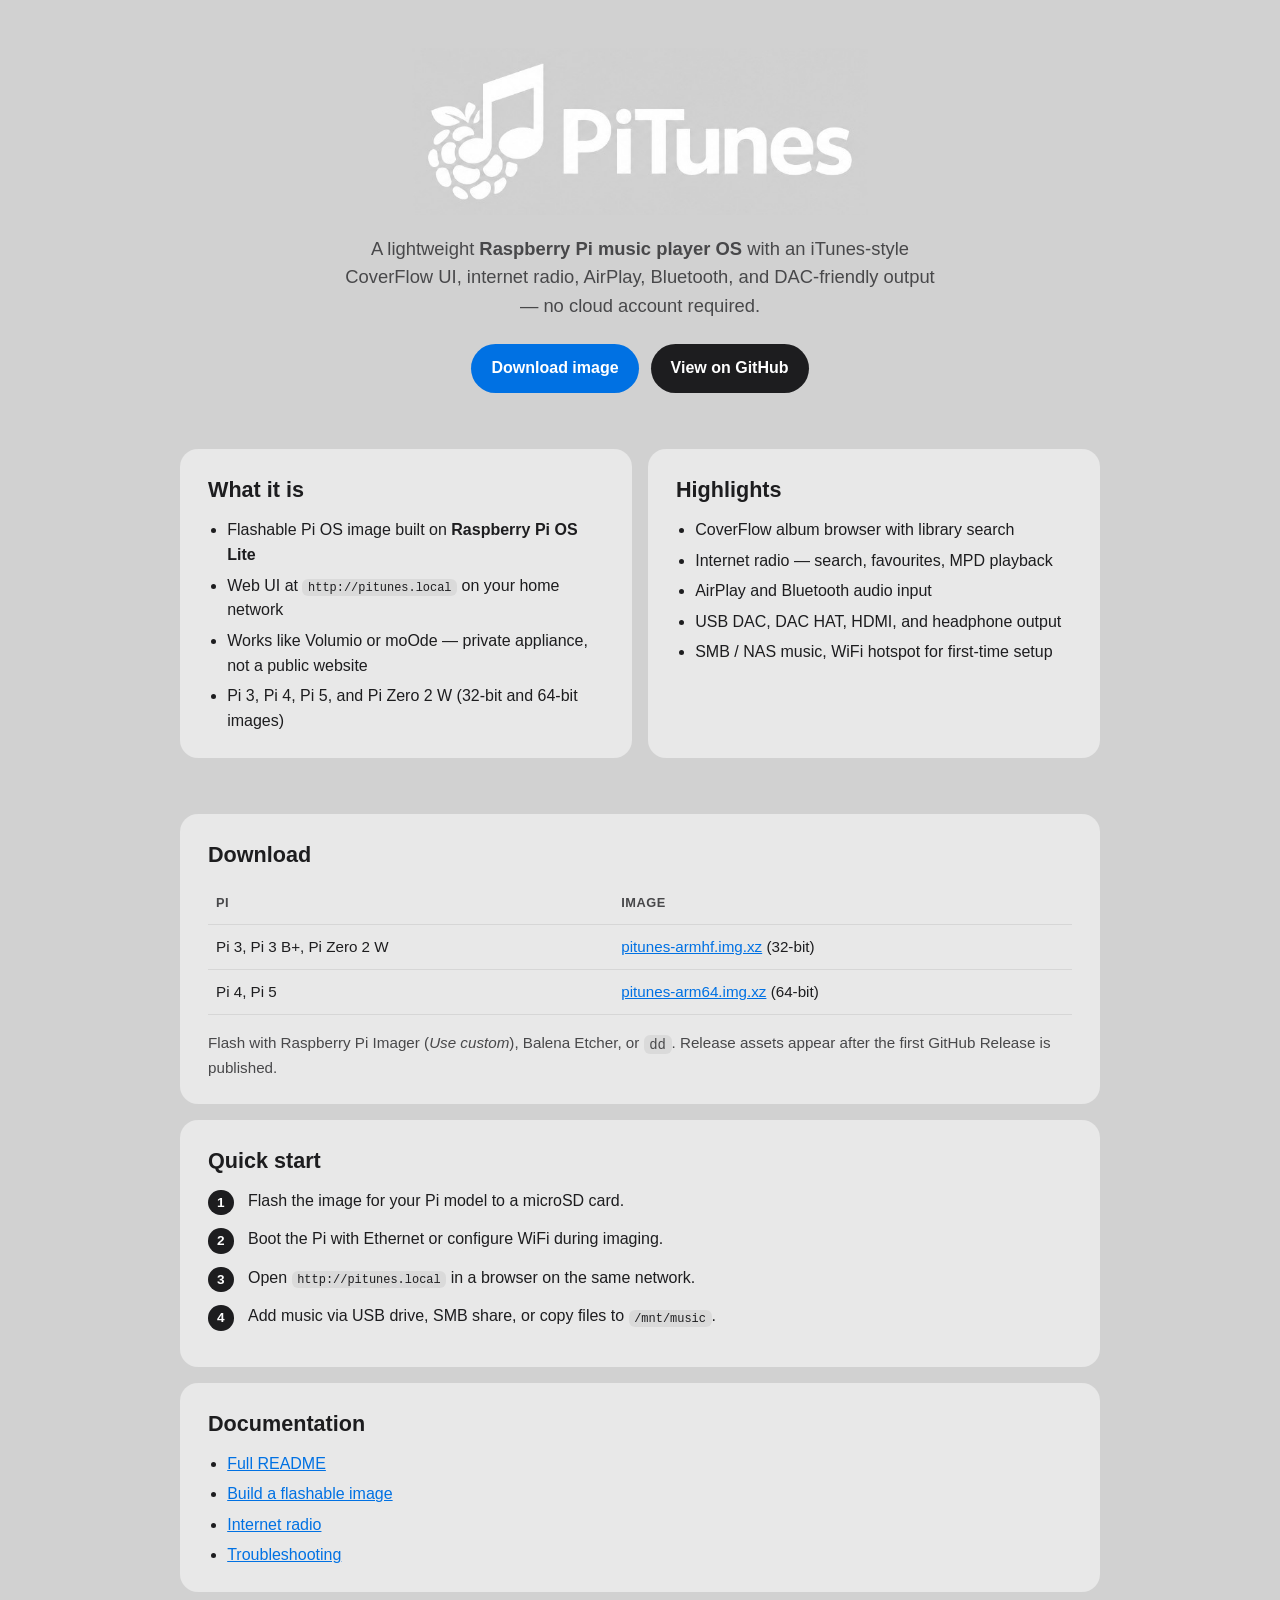
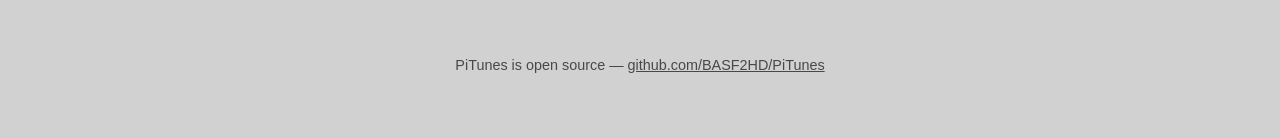
==== docs/index.html @ 0b9eee3d "Fix GitHub Pages: deploy from /docs instead of Actions workflow. Removes failing Pages workflow; lan" ====
<!DOCTYPE html>
<html lang="en">
<head>
  <meta charset="UTF-8">
  <meta name="viewport" content="width=device-width, initial-scale=1.0">
  <title>PiTunes — Raspberry Pi music player OS</title>
  <meta name="description" content="PiTunes is a lightweight Raspberry Pi music player with CoverFlow, internet radio, AirPlay, Bluetooth, and DAC-friendly output. Flash an image and open http://pitunes.local on your LAN.">
  <meta name="theme-color" content="#d1d1d1">
  <link rel="icon" href="assets/favicon.ico" sizes="any">
  <link rel="canonical" href="https://basf2hd.github.io/PiTunes/">
  <meta property="og:title" content="PiTunes — Raspberry Pi music player OS">
  <meta property="og:description" content="CoverFlow UI, local library, internet radio, AirPlay and Bluetooth on Raspberry Pi OS Lite.">
  <meta property="og:image" content="https://basf2hd.github.io/PiTunes/assets/pitunes-logo.png">
  <meta property="og:type" content="website">
  <meta property="og:url" content="https://basf2hd.github.io/PiTunes/">
  <link rel="stylesheet" href="style.css">
</head>
<body>
  <header class="hero wrap">
    <img src="assets/pitunes-logo.png" alt="PiTunes">
    <p>
      A lightweight <strong>Raspberry Pi music player OS</strong> with an iTunes-style CoverFlow UI,
      internet radio, AirPlay, Bluetooth, and DAC-friendly output — no cloud account required.
    </p>
    <div class="actions">
      <a class="btn btn-primary" href="https://github.com/BASF2HD/PiTunes/releases/latest">Download image</a>
      <a class="btn btn-secondary" href="https://github.com/BASF2HD/PiTunes">View on GitHub</a>
    </div>
  </header>

  <main class="wrap">
    <section class="grid grid-2">
      <article class="card">
        <h2>What it is</h2>
        <ul>
          <li>Flashable Pi OS image built on <strong>Raspberry Pi OS Lite</strong></li>
          <li>Web UI at <code>http://pitunes.local</code> on your home network</li>
          <li>Works like Volumio or moOde — private appliance, not a public website</li>
          <li>Pi 3, Pi 4, Pi 5, and Pi Zero 2 W (32-bit and 64-bit images)</li>
        </ul>
      </article>
      <article class="card">
        <h2>Highlights</h2>
        <ul>
          <li>CoverFlow album browser with library search</li>
          <li>Internet radio — search, favourites, MPD playback</li>
          <li>AirPlay and Bluetooth audio input</li>
          <li>USB DAC, DAC HAT, HDMI, and headphone output</li>
          <li>SMB / NAS music, WiFi hotspot for first-time setup</li>
        </ul>
      </article>
    </section>

    <section class="card">
      <h2>Download</h2>
      <table class="download-table">
        <thead>
          <tr>
            <th>Pi</th>
            <th>Image</th>
          </tr>
        </thead>
        <tbody>
          <tr>
            <td>Pi 3, Pi 3 B+, Pi Zero 2 W</td>
            <td><a href="https://github.com/BASF2HD/PiTunes/releases/latest/download/pitunes-armhf.img.xz">pitunes-armhf.img.xz</a> (32-bit)</td>
          </tr>
          <tr>
            <td>Pi 4, Pi 5</td>
            <td><a href="https://github.com/BASF2HD/PiTunes/releases/latest/download/pitunes-arm64.img.xz">pitunes-arm64.img.xz</a> (64-bit)</td>
          </tr>
        </tbody>
      </table>
      <p style="margin:1rem 0 0;color:var(--ink-muted);font-size:0.95rem;">
        Flash with Raspberry Pi Imager (<em>Use custom</em>), Balena Etcher, or <code>dd</code>.
        Release assets appear after the first GitHub Release is published.
      </p>
    </section>

    <section class="card">
      <h2>Quick start</h2>
      <ol class="steps">
        <li>Flash the image for your Pi model to a microSD card.</li>
        <li>Boot the Pi with Ethernet or configure WiFi during imaging.</li>
        <li>Open <code>http://pitunes.local</code> in a browser on the same network.</li>
        <li>Add music via USB drive, SMB share, or copy files to <code>/mnt/music</code>.</li>
      </ol>
    </section>

    <section class="card">
      <h2>Documentation</h2>
      <ul>
        <li><a href="https://github.com/BASF2HD/PiTunes#readme">Full README</a></li>
        <li><a href="https://github.com/BASF2HD/PiTunes/blob/main/docs/IMAGE_CREATION.md">Build a flashable image</a></li>
        <li><a href="https://github.com/BASF2HD/PiTunes/blob/main/docs/RADIO.md">Internet radio</a></li>
        <li><a href="https://github.com/BASF2HD/PiTunes/blob/main/docs/TROUBLESHOOTING.md">Troubleshooting</a></li>
      </ul>
    </section>
  </main>

  <footer class="wrap">
    <p>
      PiTunes is open source —
      <a href="https://github.com/BASF2HD/PiTunes">github.com/BASF2HD/PiTunes</a>
    </p>
  </footer>
</body>
</html>
---- docs/style.css ----
:root {
  --bg: #d1d1d1;
  --bg-card: #e8e8e8;
  --ink: #1d1d1f;
  --ink-muted: #48484a;
  --accent: #0071e3;
  --accent-hover: #0077ed;
  --radius: 18px;
  --max: 920px;
}

* {
  box-sizing: border-box;
}

html {
  scroll-behavior: smooth;
}

body {
  margin: 0;
  font-family: -apple-system, BlinkMacSystemFont, "Segoe UI", Roboto, Helvetica, Arial, sans-serif;
  background: var(--bg);
  color: var(--ink);
  line-height: 1.55;
}

a {
  color: var(--accent);
}

a:hover {
  color: var(--accent-hover);
}

.wrap {
  width: min(var(--max), calc(100% - 2rem));
  margin: 0 auto;
}

.hero {
  padding: 3rem 0 2rem;
  text-align: center;
}

.hero img {
  width: min(520px, 92vw);
  height: auto;
  display: block;
  margin: 0 auto 1.25rem;
}

.hero p {
  max-width: 38rem;
  margin: 0.75rem auto 0;
  font-size: 1.15rem;
  color: var(--ink-muted);
}

.actions {
  display: flex;
  flex-wrap: wrap;
  gap: 0.75rem;
  justify-content: center;
  margin-top: 1.5rem;
}

.btn {
  display: inline-block;
  padding: 0.75rem 1.25rem;
  border-radius: 999px;
  font-weight: 600;
  text-decoration: none;
  transition: transform 0.15s ease, background 0.15s ease;
}

.btn:hover {
  transform: translateY(-1px);
}

.btn-primary {
  background: var(--accent);
  color: #fff;
}

.btn-primary:hover {
  background: var(--accent-hover);
  color: #fff;
}

.btn-secondary {
  background: var(--ink);
  color: #fff;
}

.btn-secondary:hover {
  background: #000;
  color: #fff;
}

section {
  padding: 1.5rem 0 2.5rem;
}

.card {
  background: var(--bg-card);
  border-radius: var(--radius);
  padding: 1.5rem 1.75rem;
  margin-bottom: 1rem;
}

.card h2 {
  margin: 0 0 0.75rem;
  font-size: 1.35rem;
}

.card ul {
  margin: 0;
  padding-left: 1.2rem;
}

.card li + li {
  margin-top: 0.35rem;
}

.grid {
  display: grid;
  gap: 1rem;
}

@media (min-width: 720px) {
  .grid-2 {
    grid-template-columns: 1fr 1fr;
  }
}

.download-table {
  width: 100%;
  border-collapse: collapse;
  font-size: 0.95rem;
}

.download-table th,
.download-table td {
  text-align: left;
  padding: 0.65rem 0.5rem;
  border-bottom: 1px solid rgba(0, 0, 0, 0.08);
}

.download-table th {
  font-size: 0.8rem;
  text-transform: uppercase;
  letter-spacing: 0.04em;
  color: var(--ink-muted);
}

.steps {
  counter-reset: step;
  list-style: none;
  padding: 0;
  margin: 0;
}

.steps li {
  counter-increment: step;
  padding-left: 2.5rem;
  position: relative;
  margin-bottom: 0.85rem;
}

.steps li::before {
  content: counter(step);
  position: absolute;
  left: 0;
  top: 0.05rem;
  width: 1.6rem;
  height: 1.6rem;
  border-radius: 50%;
  background: var(--ink);
  color: #fff;
  font-size: 0.85rem;
  font-weight: 700;
  display: grid;
  place-items: center;
}

code {
  background: rgba(0, 0, 0, 0.06);
  padding: 0.1rem 0.35rem;
  border-radius: 6px;
  font-size: 0.92em;
}

footer {
  padding: 2rem 0 3rem;
  text-align: center;
  color: var(--ink-muted);
  font-size: 0.9rem;
}

footer a {
  color: var(--ink-muted);
}
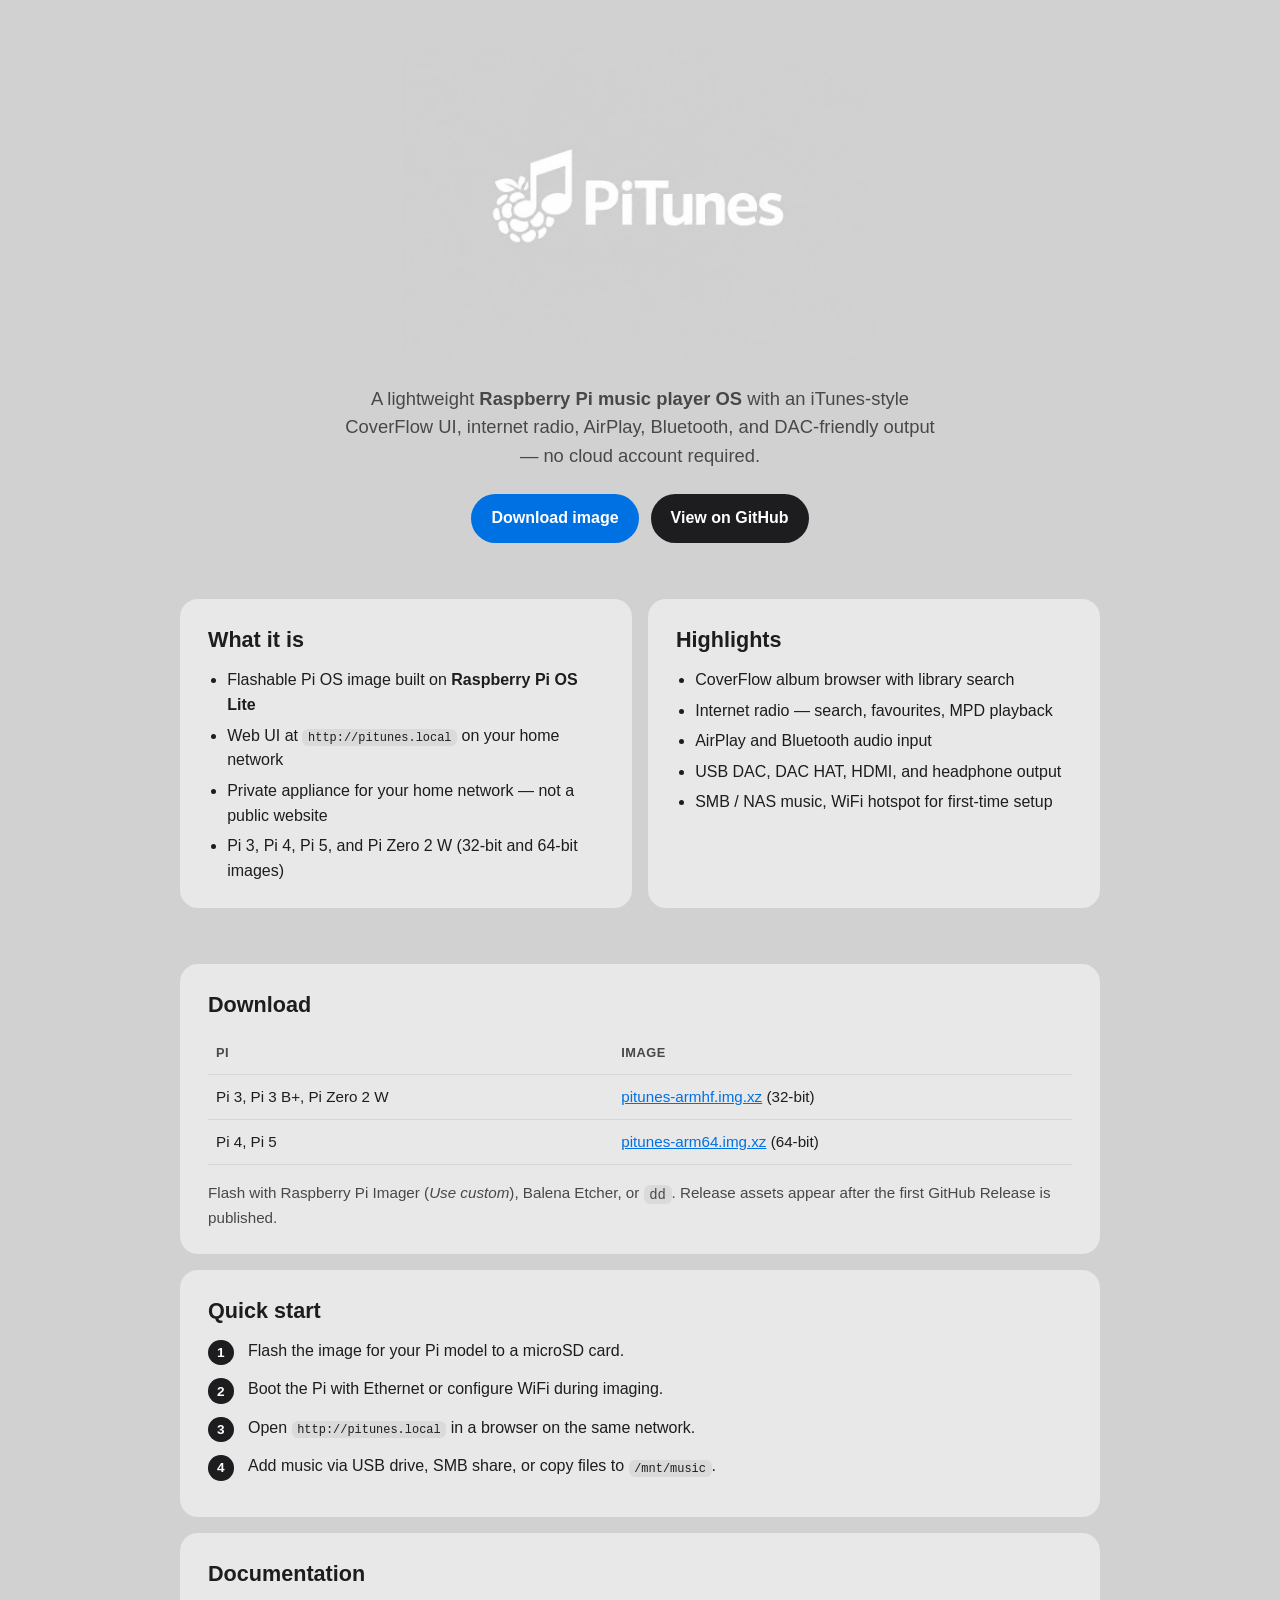
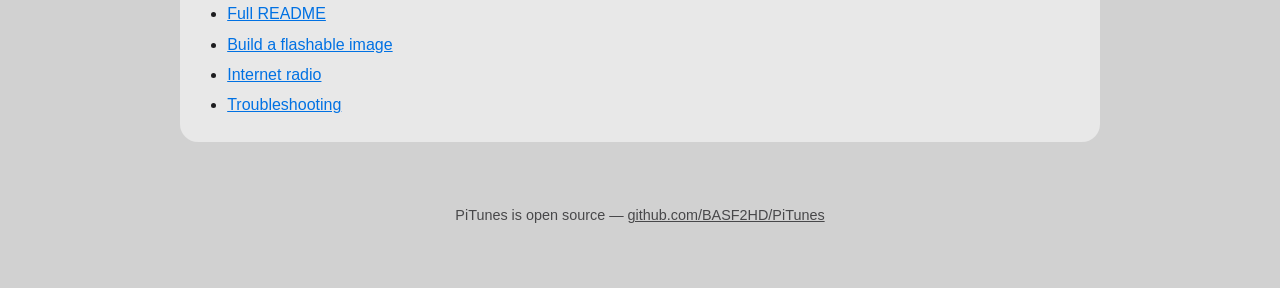
==== commit 2f981481: "Restore stable pre-system-settings baseline and bump deploy cache to v265. Remove abandoned system-u" ====
--- a/docs/index.html
+++ b/docs/index.html
@@ -35,7 +35,7 @@
         <ul>
           <li>Flashable Pi OS image built on <strong>Raspberry Pi OS Lite</strong></li>
           <li>Web UI at <code>http://pitunes.local</code> on your home network</li>
-          <li>Works like Volumio or moOde — private appliance, not a public website</li>
+          <li>Private appliance for your home network — not a public website</li>
           <li>Pi 3, Pi 4, Pi 5, and Pi Zero 2 W (32-bit and 64-bit images)</li>
         </ul>
       </article>
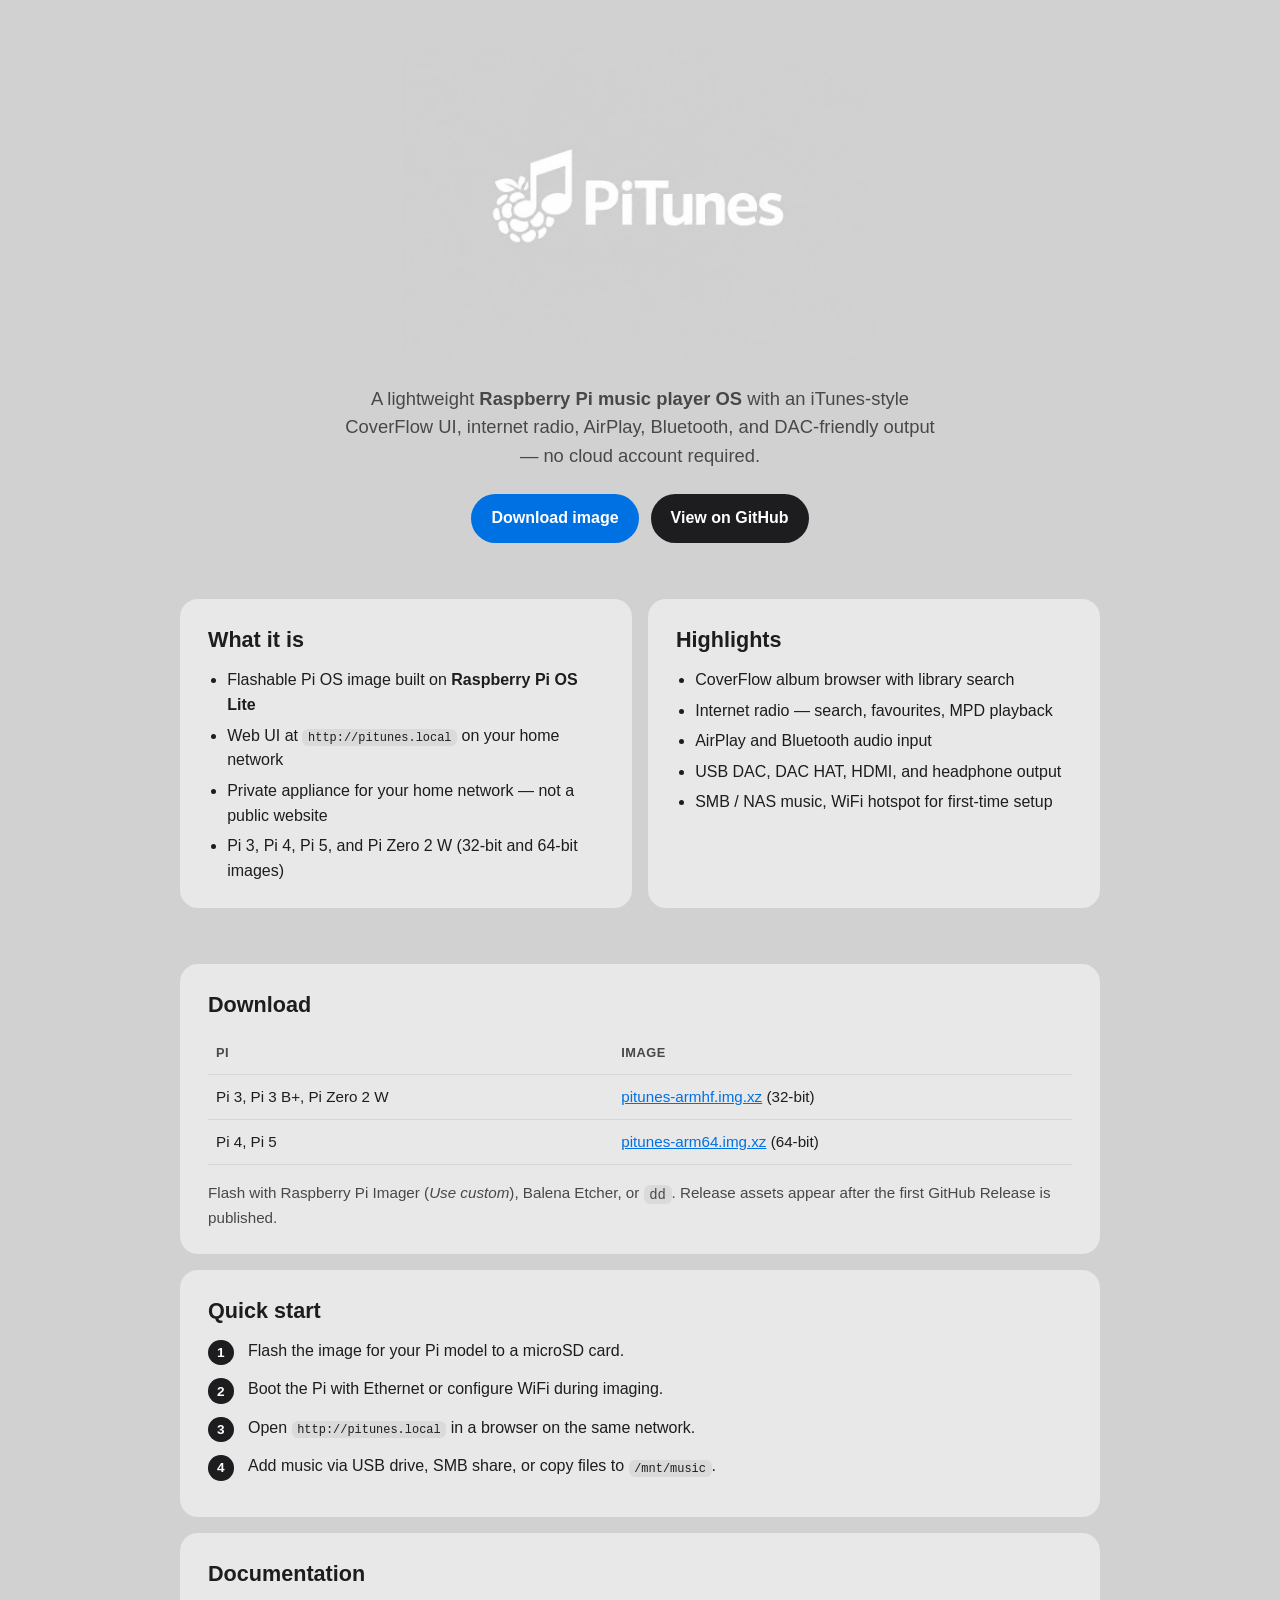
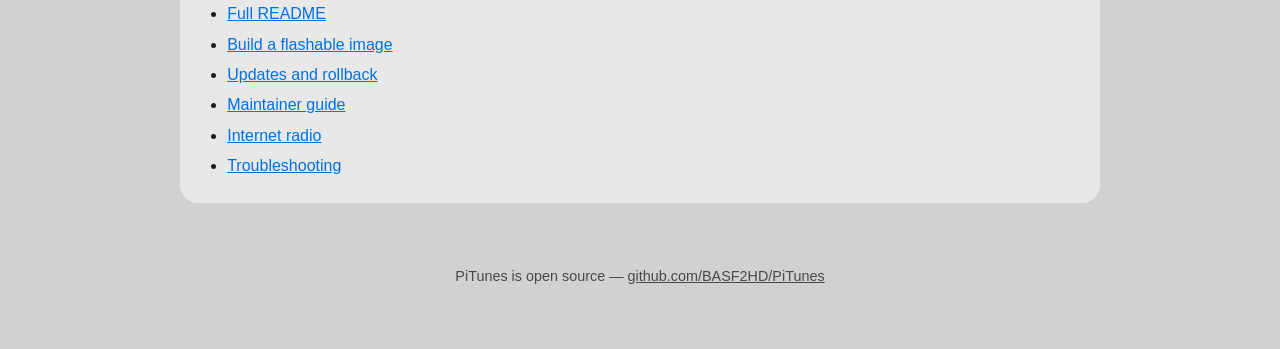
==== commit cf11ff88: "Reorganize release tooling and add A/B system update support. Move image build and dev scripts into " ====
--- a/docs/index.html
+++ b/docs/index.html
@@ -6,7 +6,7 @@
   <title>PiTunes — Raspberry Pi music player OS</title>
   <meta name="description" content="PiTunes is a lightweight Raspberry Pi music player with CoverFlow, internet radio, AirPlay, Bluetooth, and DAC-friendly output. Flash an image and open http://pitunes.local on your LAN.">
   <meta name="theme-color" content="#d1d1d1">
-  <link rel="icon" href="assets/favicon.ico" sizes="any">
+  <link rel="icon" href="assets/favicon.ico?v=2" sizes="any">
   <link rel="canonical" href="https://basf2hd.github.io/PiTunes/">
   <meta property="og:title" content="PiTunes — Raspberry Pi music player OS">
   <meta property="og:description" content="CoverFlow UI, local library, internet radio, AirPlay and Bluetooth on Raspberry Pi OS Lite.">
@@ -92,6 +92,8 @@
       <ul>
         <li><a href="https://github.com/BASF2HD/PiTunes#readme">Full README</a></li>
         <li><a href="https://github.com/BASF2HD/PiTunes/blob/main/docs/IMAGE_CREATION.md">Build a flashable image</a></li>
+        <li><a href="https://github.com/BASF2HD/PiTunes/blob/main/docs/UPDATES.md">Updates and rollback</a></li>
+        <li><a href="https://github.com/BASF2HD/PiTunes/blob/main/docs/MAINTENANCE.md">Maintainer guide</a></li>
         <li><a href="https://github.com/BASF2HD/PiTunes/blob/main/docs/RADIO.md">Internet radio</a></li>
         <li><a href="https://github.com/BASF2HD/PiTunes/blob/main/docs/TROUBLESHOOTING.md">Troubleshooting</a></li>
       </ul>
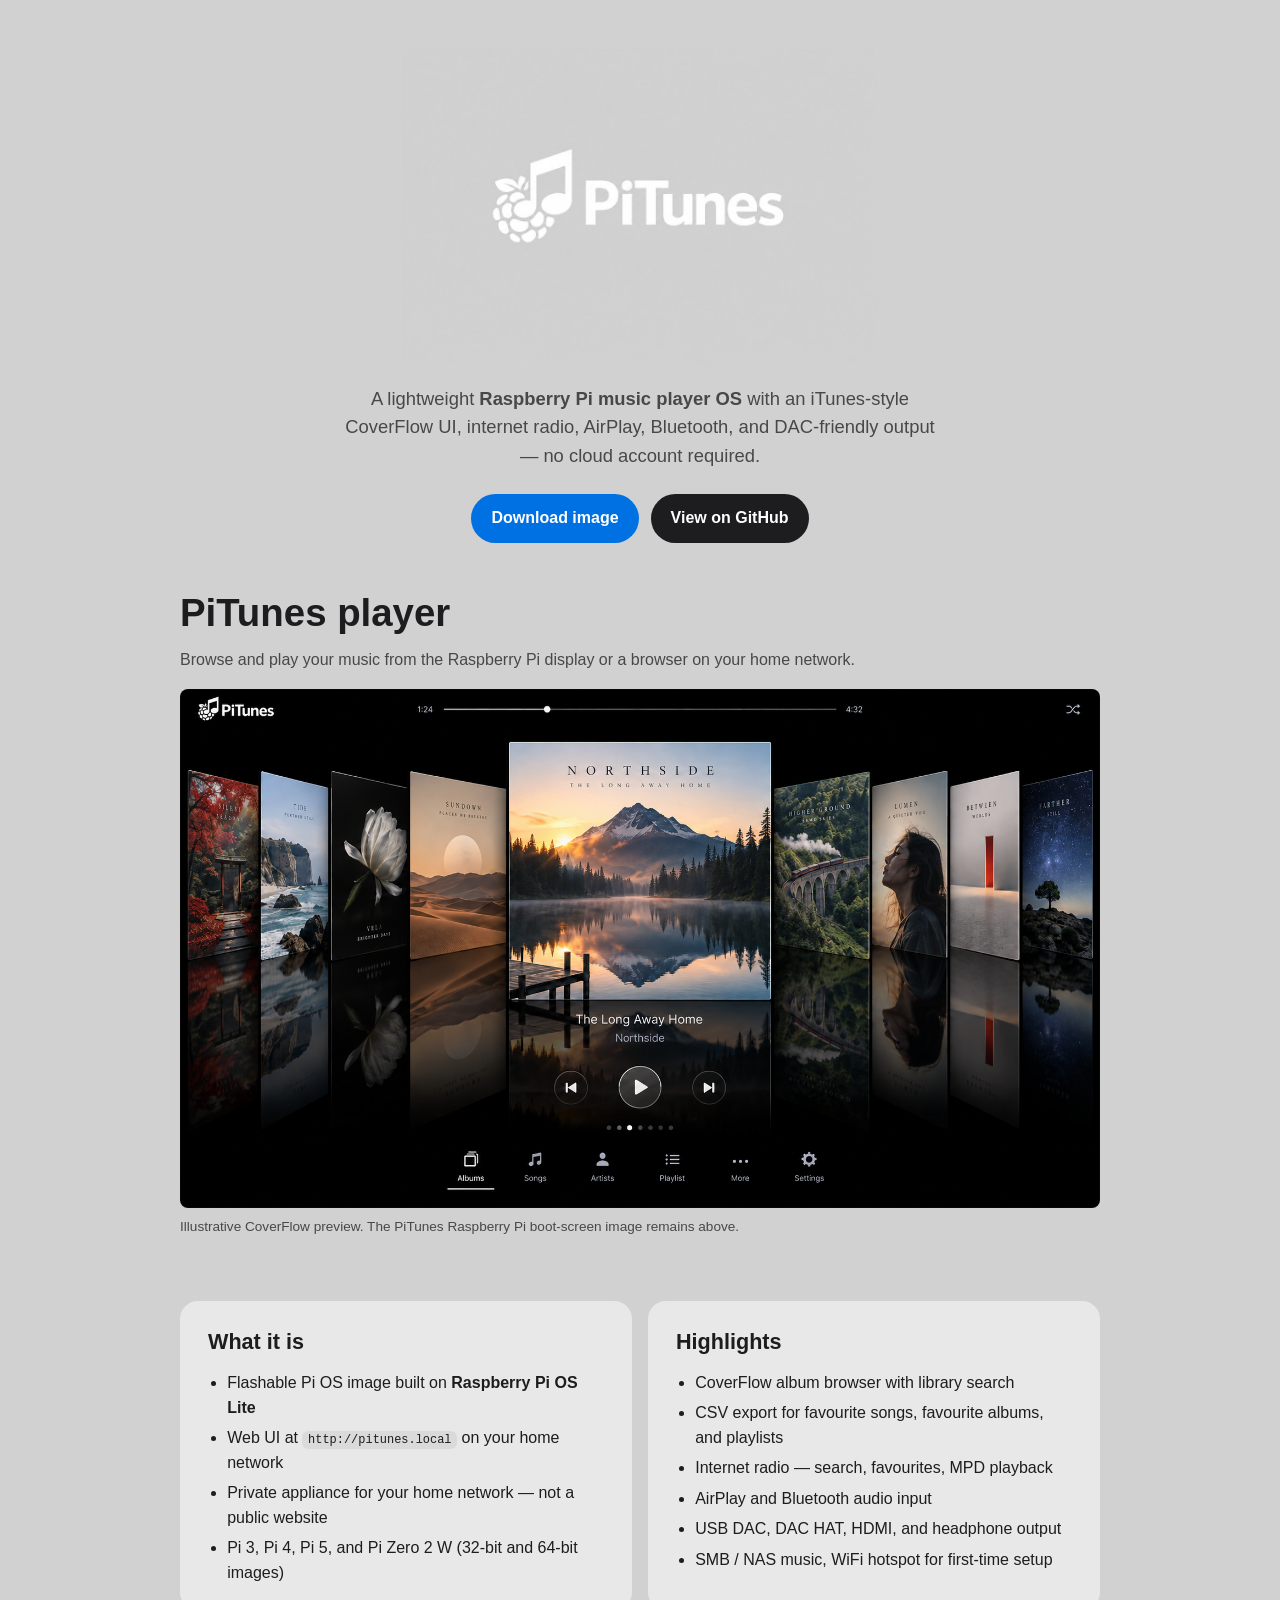
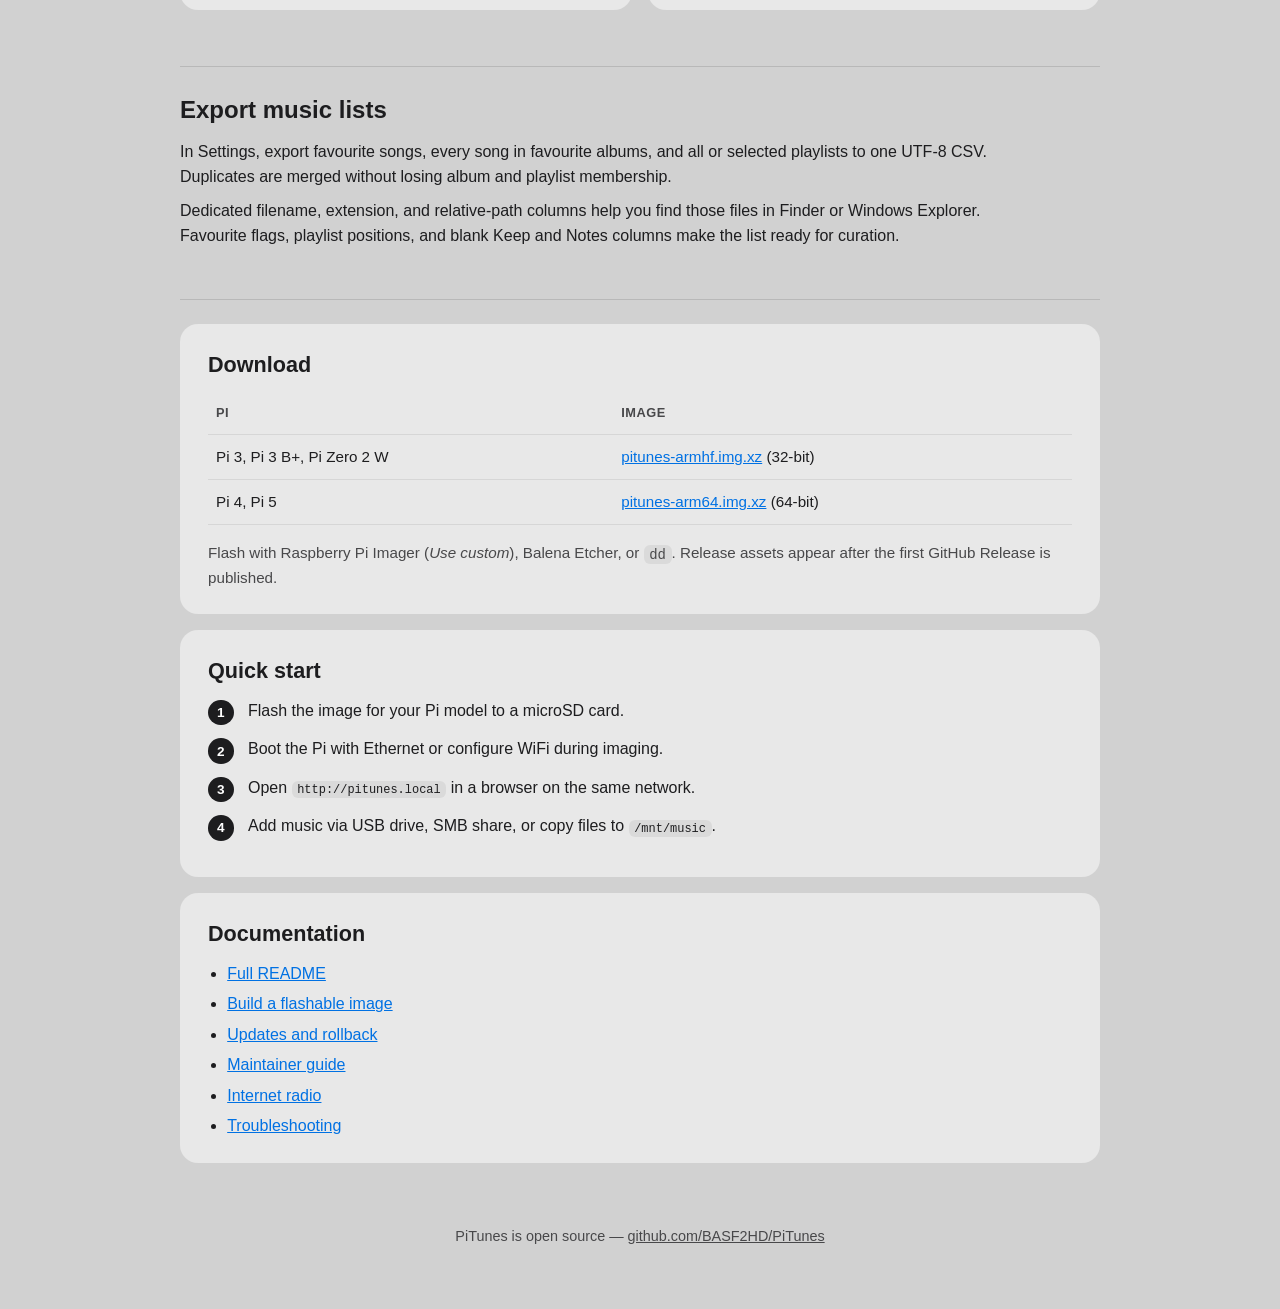
==== commit 537f173a: "Add music-list export and refresh PiTunes project page" ====
--- a/docs/index.html
+++ b/docs/index.html
@@ -10,14 +10,16 @@
   <link rel="canonical" href="https://basf2hd.github.io/PiTunes/">
   <meta property="og:title" content="PiTunes — Raspberry Pi music player OS">
   <meta property="og:description" content="CoverFlow UI, local library, internet radio, AirPlay and Bluetooth on Raspberry Pi OS Lite.">
-  <meta property="og:image" content="https://basf2hd.github.io/PiTunes/assets/pitunes-logo.png">
+  <meta property="og:image" content="https://basf2hd.github.io/PiTunes/assets/pitunes-player-gui.png">
   <meta property="og:type" content="website">
   <meta property="og:url" content="https://basf2hd.github.io/PiTunes/">
+  <meta name="twitter:card" content="summary_large_image">
+  <meta name="twitter:image" content="https://basf2hd.github.io/PiTunes/assets/pitunes-player-gui.png">
   <link rel="stylesheet" href="style.css">
 </head>
 <body>
   <header class="hero wrap">
-    <img src="assets/pitunes-logo.png" alt="PiTunes">
+    <img src="assets/pitunes-logo.png" alt="PiTunes Raspberry Pi boot screen">
     <p>
       A lightweight <strong>Raspberry Pi music player OS</strong> with an iTunes-style CoverFlow UI,
       internet radio, AirPlay, Bluetooth, and DAC-friendly output — no cloud account required.
@@ -29,6 +31,15 @@
   </header>
 
   <main class="wrap">
+    <section class="player-preview" aria-labelledby="player-preview-title">
+      <div class="section-heading">
+        <h1 id="player-preview-title">PiTunes player</h1>
+        <p>Browse and play your music from the Raspberry Pi display or a browser on your home network.</p>
+      </div>
+      <img src="assets/pitunes-player-gui.png" alt="PiTunes CoverFlow player preview with an album in the centre and playback controls below" width="1672" height="941" fetchpriority="high">
+      <p class="image-caption">Illustrative CoverFlow preview. The PiTunes Raspberry Pi boot-screen image remains above.</p>
+    </section>
+
     <section class="grid grid-2">
       <article class="card">
         <h2>What it is</h2>
@@ -43,12 +54,19 @@
         <h2>Highlights</h2>
         <ul>
           <li>CoverFlow album browser with library search</li>
+          <li>CSV export for favourite songs, favourite albums, and playlists</li>
           <li>Internet radio — search, favourites, MPD playback</li>
           <li>AirPlay and Bluetooth audio input</li>
           <li>USB DAC, DAC HAT, HDMI, and headphone output</li>
           <li>SMB / NAS music, WiFi hotspot for first-time setup</li>
         </ul>
       </article>
+    </section>
+
+    <section class="export-section" aria-labelledby="export-title">
+      <h2 id="export-title">Export music lists</h2>
+      <p>In Settings, export favourite songs, every song in favourite albums, and all or selected playlists to one UTF-8 CSV. Duplicates are merged without losing album and playlist membership.</p>
+      <p>Dedicated filename, extension, and relative-path columns help you find those files in Finder or Windows Explorer. Favourite flags, playlist positions, and blank Keep and Notes columns make the list ready for curation.</p>
     </section>
 
     <section class="card">
--- a/docs/style.css
+++ b/docs/style.css
@@ -57,6 +57,54 @@
   color: var(--ink-muted);
 }
 
+.player-preview {
+  padding-top: 0.5rem;
+}
+
+.section-heading {
+  margin-bottom: 1rem;
+}
+
+.section-heading h1 {
+  margin: 0;
+  font-size: clamp(1.8rem, 3vw, 2.4rem);
+}
+
+.section-heading p {
+  margin: 0.35rem 0 0;
+  color: var(--ink-muted);
+}
+
+.player-preview > img {
+  display: block;
+  width: 100%;
+  height: auto;
+  border-radius: 8px;
+  border: 1px solid rgba(0, 0, 0, 0.12);
+  background: #080808;
+}
+
+.image-caption {
+  margin: 0.55rem 0 0;
+  color: var(--ink-muted);
+  font-size: 0.85rem;
+}
+
+.export-section {
+  border-top: 1px solid rgba(0, 0, 0, 0.12);
+  border-bottom: 1px solid rgba(0, 0, 0, 0.12);
+  margin-bottom: 1.5rem;
+}
+
+.export-section h2 {
+  margin: 0 0 0.75rem;
+}
+
+.export-section p {
+  margin: 0.6rem 0;
+  max-width: 52rem;
+}
+
 .actions {
   display: flex;
   flex-wrap: wrap;
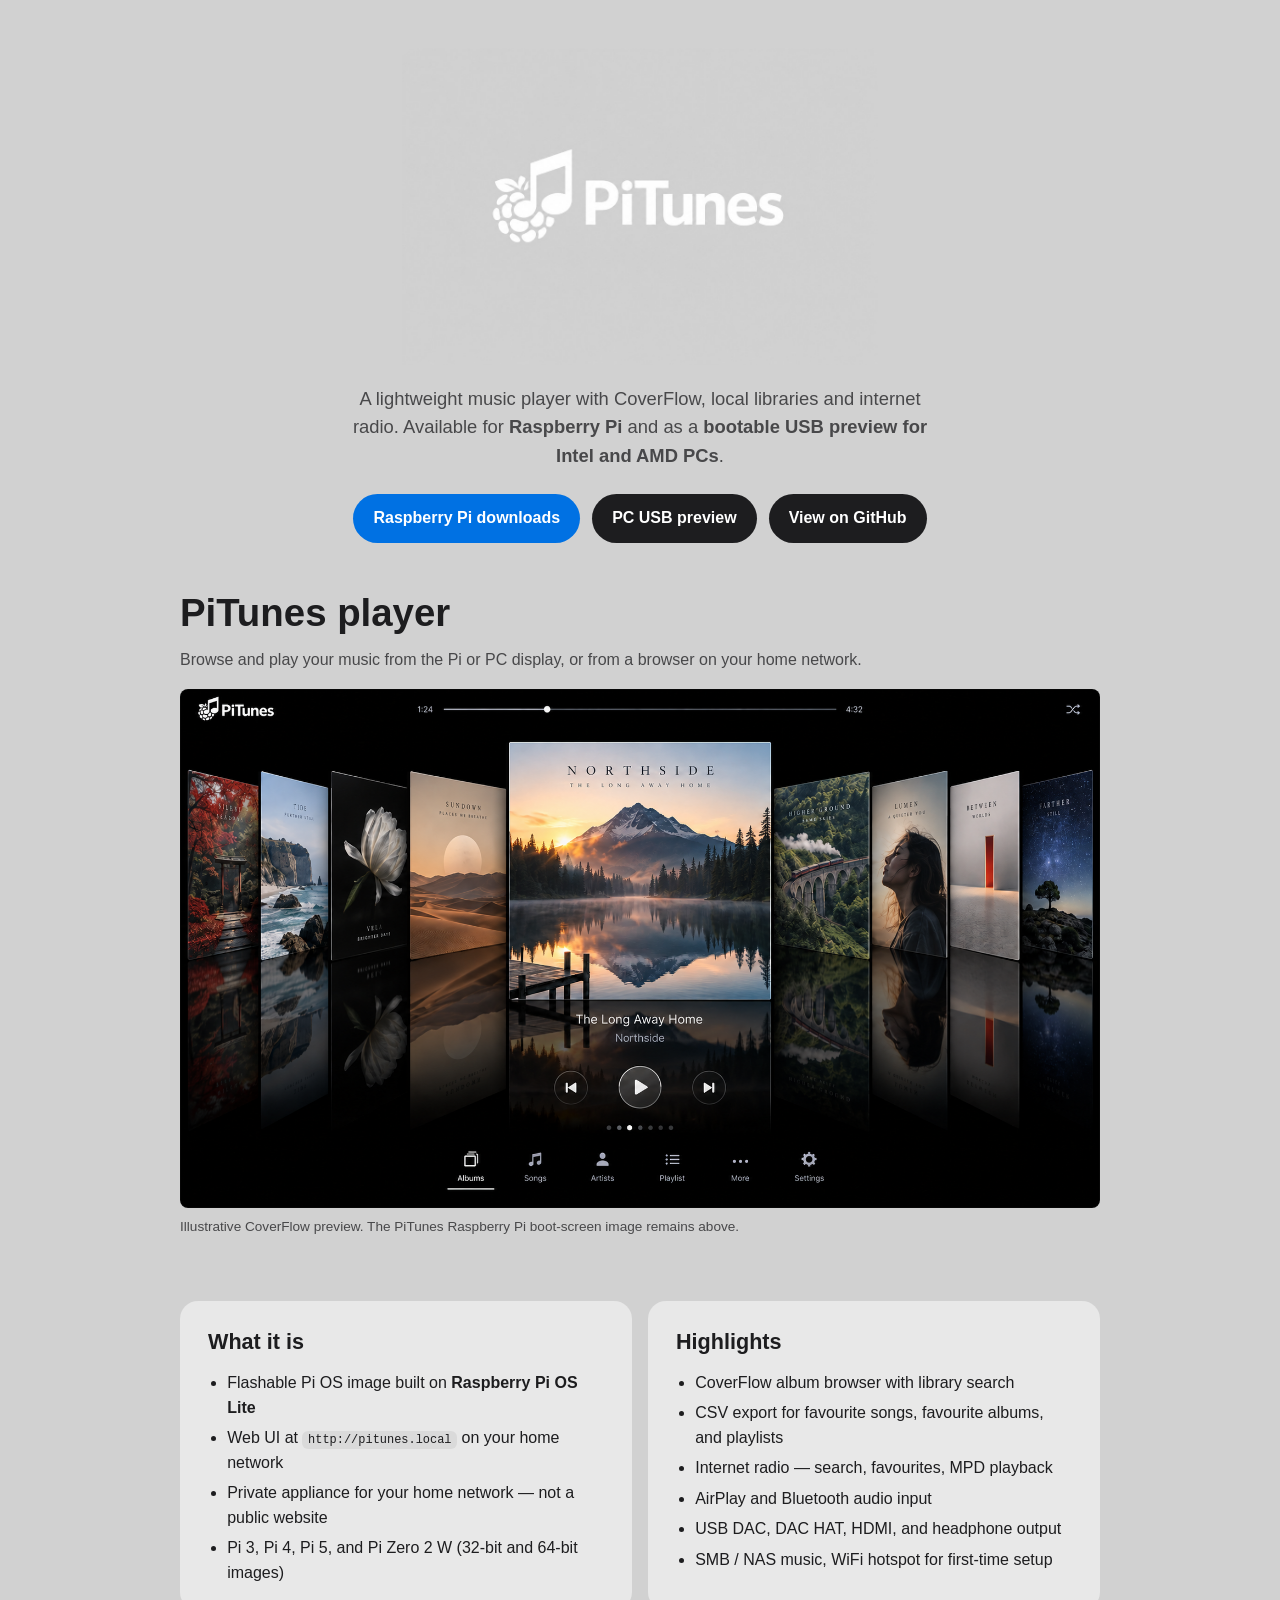
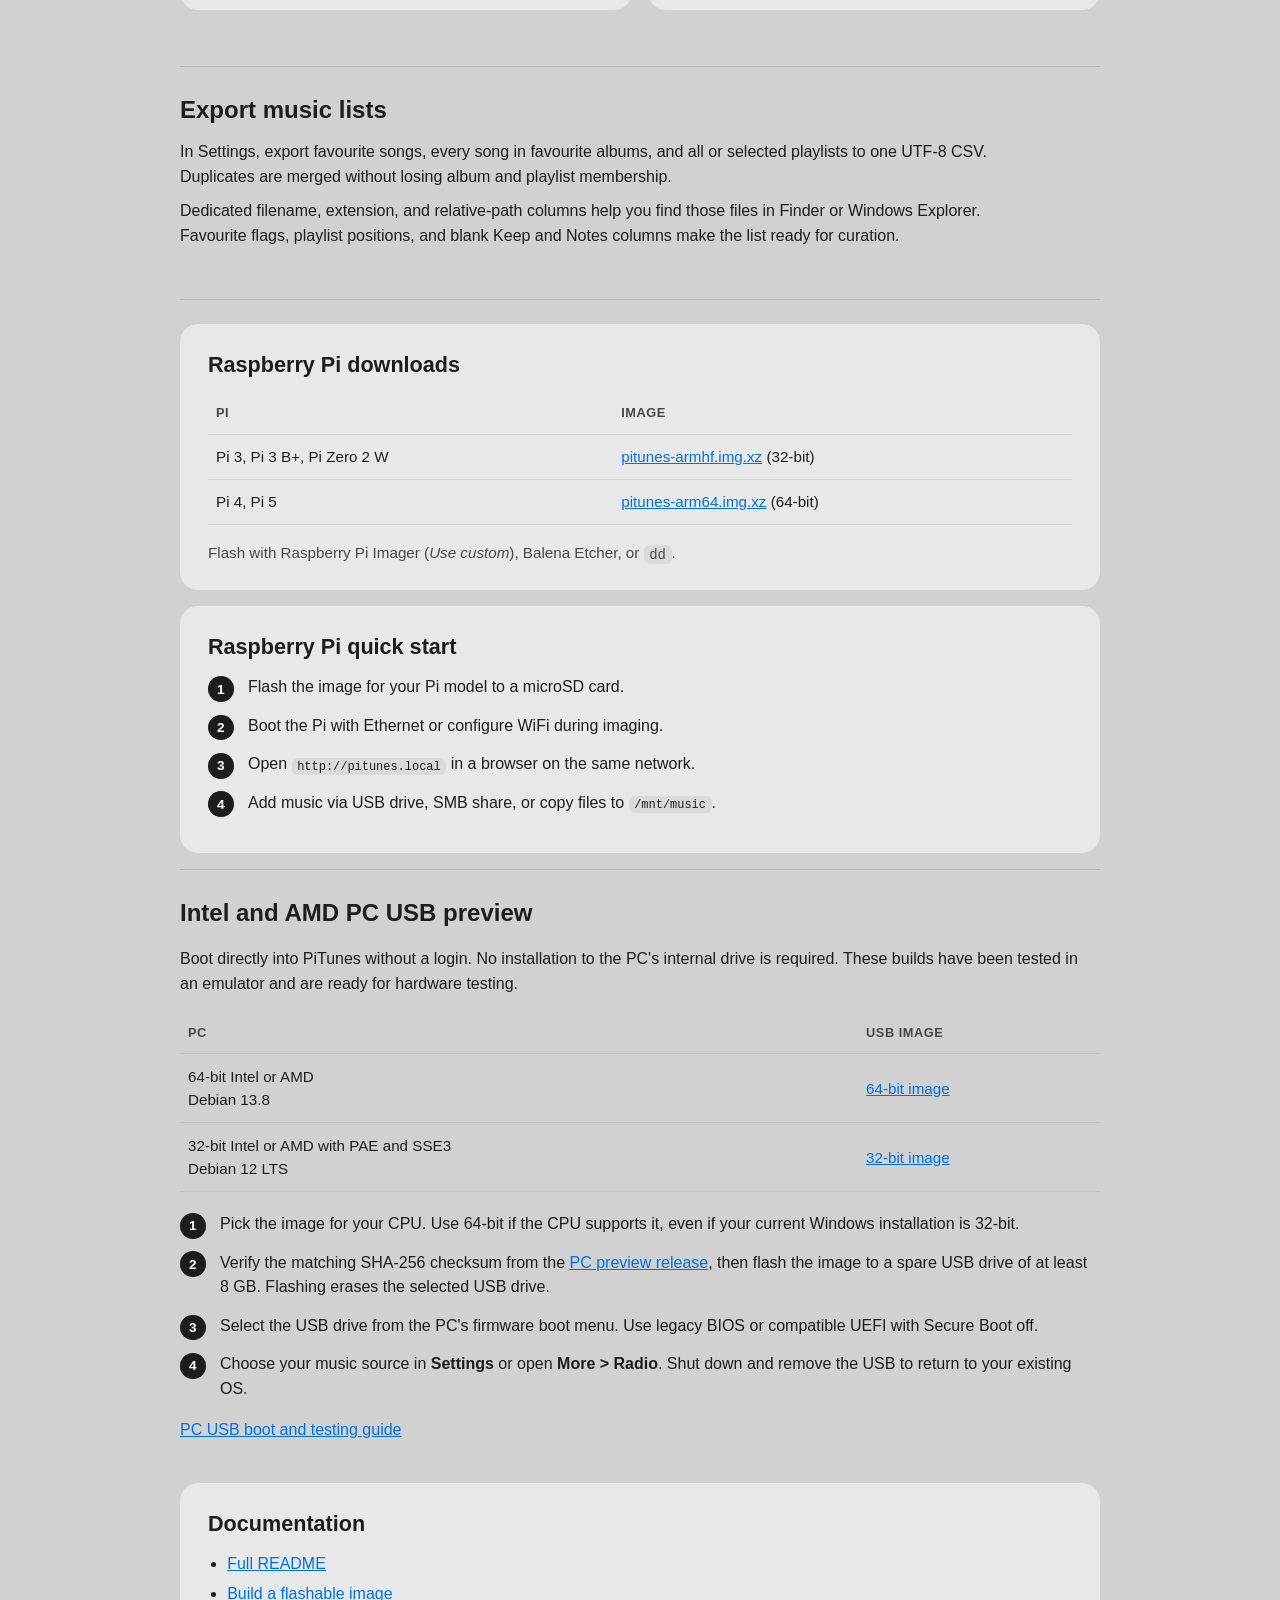
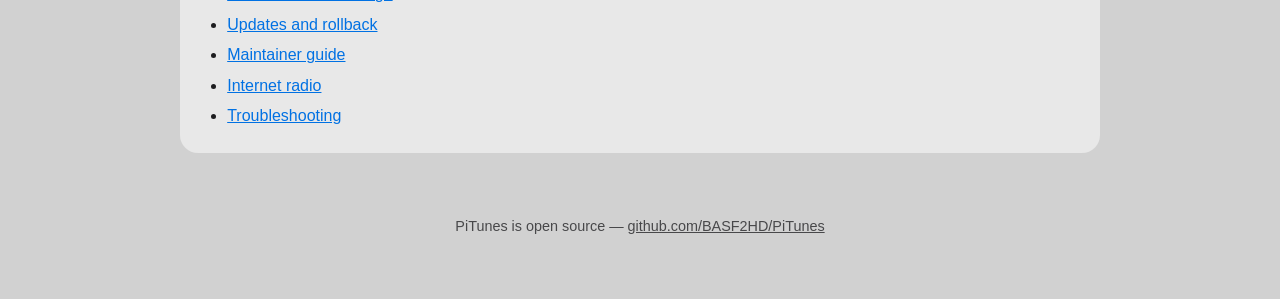
==== commit ce972f47: "Add PiTunes Intel and AMD PC USB preview" ====
--- a/docs/index.html
+++ b/docs/index.html
@@ -3,13 +3,13 @@
 <head>
   <meta charset="UTF-8">
   <meta name="viewport" content="width=device-width, initial-scale=1.0">
-  <title>PiTunes — Raspberry Pi music player OS</title>
-  <meta name="description" content="PiTunes is a lightweight Raspberry Pi music player with CoverFlow, internet radio, AirPlay, Bluetooth, and DAC-friendly output. Flash an image and open http://pitunes.local on your LAN.">
+  <title>PiTunes | Music player for Raspberry Pi and PC</title>
+  <meta name="description" content="PiTunes is a lightweight music player with CoverFlow and internet radio. Download Raspberry Pi images or try the bootable USB preview for Intel and AMD PCs.">
   <meta name="theme-color" content="#d1d1d1">
   <link rel="icon" href="assets/favicon.ico?v=2" sizes="any">
   <link rel="canonical" href="https://basf2hd.github.io/PiTunes/">
-  <meta property="og:title" content="PiTunes — Raspberry Pi music player OS">
-  <meta property="og:description" content="CoverFlow UI, local library, internet radio, AirPlay and Bluetooth on Raspberry Pi OS Lite.">
+  <meta property="og:title" content="PiTunes | Music player for Raspberry Pi and PC">
+  <meta property="og:description" content="CoverFlow, local music and internet radio for Raspberry Pi and a bootable USB preview for Intel and AMD PCs.">
   <meta property="og:image" content="https://basf2hd.github.io/PiTunes/assets/pitunes-player-gui.png">
   <meta property="og:type" content="website">
   <meta property="og:url" content="https://basf2hd.github.io/PiTunes/">
@@ -21,11 +21,12 @@
   <header class="hero wrap">
     <img src="assets/pitunes-logo.png" alt="PiTunes Raspberry Pi boot screen">
     <p>
-      A lightweight <strong>Raspberry Pi music player OS</strong> with an iTunes-style CoverFlow UI,
-      internet radio, AirPlay, Bluetooth, and DAC-friendly output — no cloud account required.
+      A lightweight music player with CoverFlow, local libraries and internet radio.
+      Available for <strong>Raspberry Pi</strong> and as a <strong>bootable USB preview for Intel and AMD PCs</strong>.
     </p>
     <div class="actions">
-      <a class="btn btn-primary" href="https://github.com/BASF2HD/PiTunes/releases/latest">Download image</a>
+      <a class="btn btn-primary" href="#raspberry-pi">Raspberry Pi downloads</a>
+      <a class="btn btn-secondary" href="#pc-preview">PC USB preview</a>
       <a class="btn btn-secondary" href="https://github.com/BASF2HD/PiTunes">View on GitHub</a>
     </div>
   </header>
@@ -34,7 +35,7 @@
     <section class="player-preview" aria-labelledby="player-preview-title">
       <div class="section-heading">
         <h1 id="player-preview-title">PiTunes player</h1>
-        <p>Browse and play your music from the Raspberry Pi display or a browser on your home network.</p>
+        <p>Browse and play your music from the Pi or PC display, or from a browser on your home network.</p>
       </div>
       <img src="assets/pitunes-player-gui.png" alt="PiTunes CoverFlow player preview with an album in the centre and playback controls below" width="1672" height="941" fetchpriority="high">
       <p class="image-caption">Illustrative CoverFlow preview. The PiTunes Raspberry Pi boot-screen image remains above.</p>
@@ -69,8 +70,8 @@
       <p>Dedicated filename, extension, and relative-path columns help you find those files in Finder or Windows Explorer. Favourite flags, playlist positions, and blank Keep and Notes columns make the list ready for curation.</p>
     </section>
 
-    <section class="card">
-      <h2>Download</h2>
+    <section class="card" id="raspberry-pi" aria-labelledby="pi-download-title">
+      <h2 id="pi-download-title">Raspberry Pi downloads</h2>
       <table class="download-table">
         <thead>
           <tr>
@@ -91,18 +92,44 @@
       </table>
       <p style="margin:1rem 0 0;color:var(--ink-muted);font-size:0.95rem;">
         Flash with Raspberry Pi Imager (<em>Use custom</em>), Balena Etcher, or <code>dd</code>.
-        Release assets appear after the first GitHub Release is published.
       </p>
     </section>
 
     <section class="card">
-      <h2>Quick start</h2>
+      <h2>Raspberry Pi quick start</h2>
       <ol class="steps">
         <li>Flash the image for your Pi model to a microSD card.</li>
         <li>Boot the Pi with Ethernet or configure WiFi during imaging.</li>
         <li>Open <code>http://pitunes.local</code> in a browser on the same network.</li>
         <li>Add music via USB drive, SMB share, or copy files to <code>/mnt/music</code>.</li>
       </ol>
+    </section>
+
+    <section class="pc-preview" id="pc-preview" aria-labelledby="pc-preview-title">
+      <h2 id="pc-preview-title">Intel and AMD PC USB preview</h2>
+      <p>Boot directly into PiTunes without a login. No installation to the PC's internal drive is required. These builds have been tested in an emulator and are ready for hardware testing.</p>
+      <table class="download-table pc-downloads">
+        <thead>
+          <tr><th scope="col">PC</th><th scope="col">USB image</th></tr>
+        </thead>
+        <tbody>
+          <tr>
+            <td>64-bit Intel or AMD<br>Debian 13.8</td>
+            <td><a href="https://github.com/BASF2HD/PiTunes/releases/download/pc-v1.4.4-preview.1/pitunes-amd64.img.xz">64-bit image</a></td>
+          </tr>
+          <tr>
+            <td>32-bit Intel or AMD with PAE and SSE3<br>Debian 12 LTS</td>
+            <td><a href="https://github.com/BASF2HD/PiTunes/releases/download/pc-v1.4.4-preview.1/pitunes-i386.img.xz">32-bit image</a></td>
+          </tr>
+        </tbody>
+      </table>
+      <ol class="steps">
+        <li>Pick the image for your CPU. Use 64-bit if the CPU supports it, even if your current Windows installation is 32-bit.</li>
+        <li>Verify the matching SHA-256 checksum from the <a href="https://github.com/BASF2HD/PiTunes/releases/tag/pc-v1.4.4-preview.1">PC preview release</a>, then flash the image to a spare USB drive of at least 8 GB. Flashing erases the selected USB drive.</li>
+        <li>Select the USB drive from the PC's firmware boot menu. Use legacy BIOS or compatible UEFI with Secure Boot off.</li>
+        <li>Choose your music source in <strong>Settings</strong> or open <strong>More &gt; Radio</strong>. Shut down and remove the USB to return to your existing OS.</li>
+      </ol>
+      <p><a href="https://github.com/BASF2HD/PiTunes/blob/main/docs/PC_USB.md">PC USB boot and testing guide</a></p>
     </section>
 
     <section class="card">
--- a/docs/style.css
+++ b/docs/style.css
@@ -202,6 +202,19 @@
   color: var(--ink-muted);
 }
 
+.pc-preview {
+  border-top: 1px solid rgba(0, 0, 0, 0.12);
+  padding-bottom: 1.5rem;
+}
+
+.pc-preview h2 {
+  margin: 0 0 0.75rem;
+}
+
+.pc-downloads {
+  margin-bottom: 1.25rem;
+}
+
 .steps {
   counter-reset: step;
   list-style: none;
